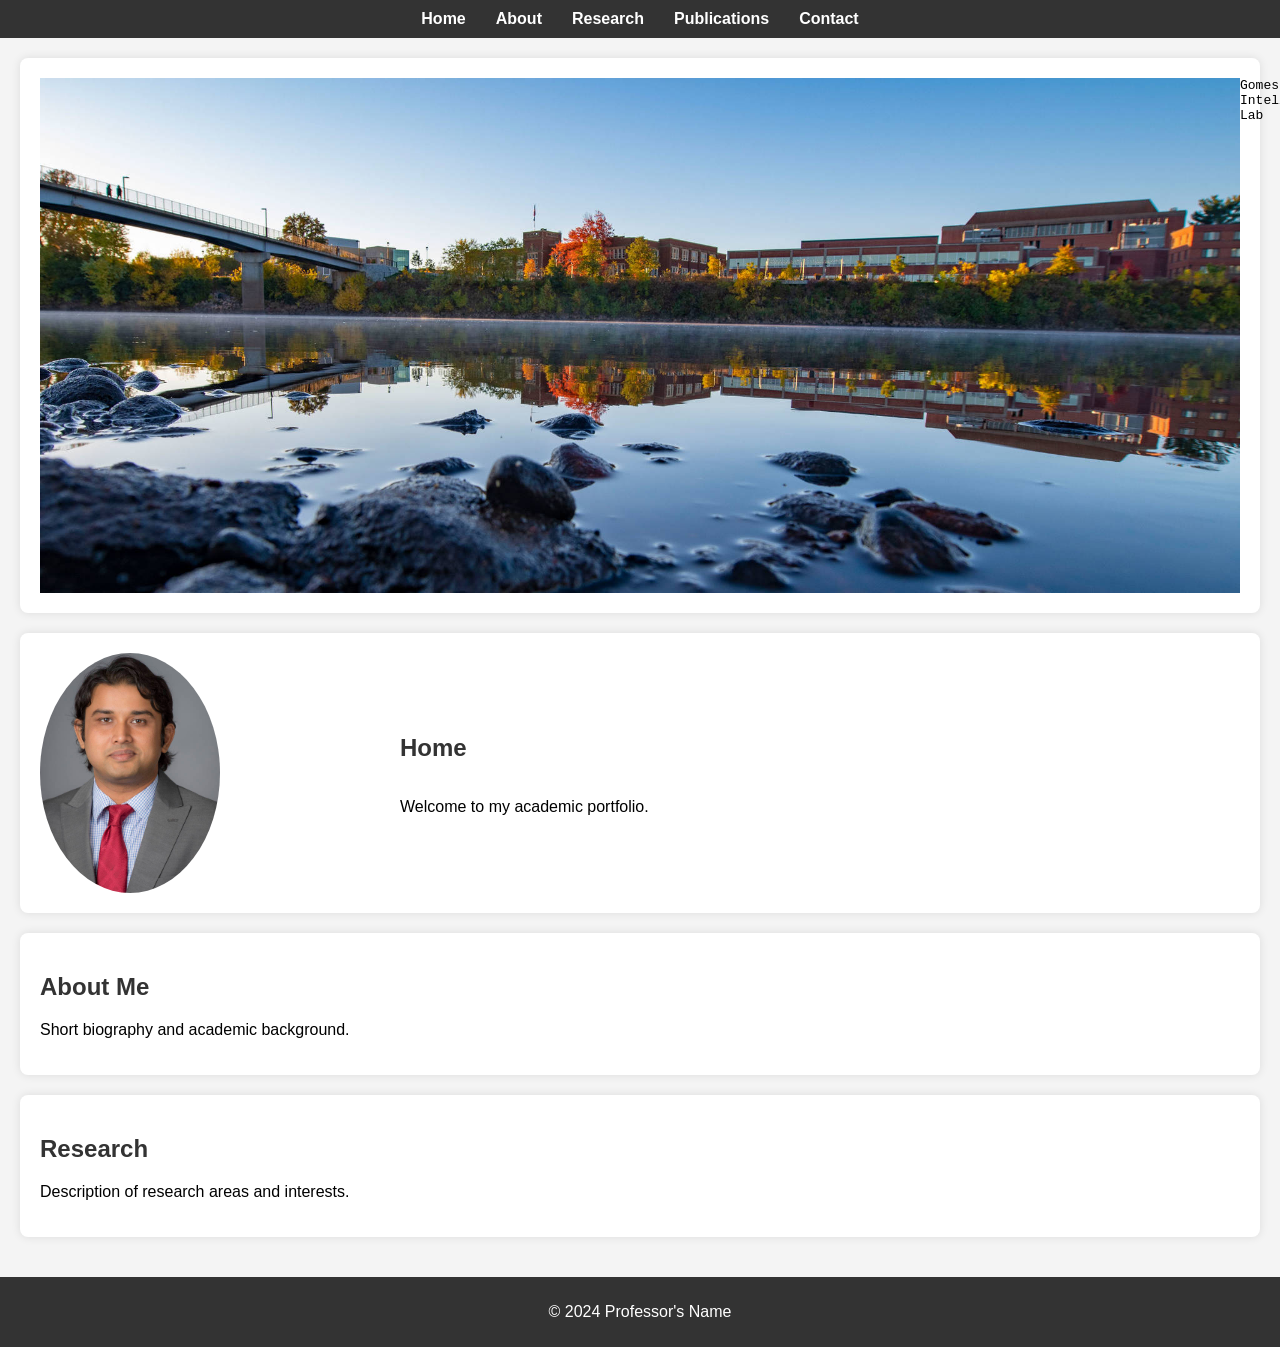
==== index.html @ 88051252 "Update index.html" ====
<!DOCTYPE html>
<html lang="en">
<head>
    <meta charset="UTF-8">
    <meta name="viewport" content="width=device-width, initial-scale=1.0">
    <title>Professor's Portfolio</title>
    <link rel="stylesheet" href="styles.css">
</head>
<body>
    <header>
        <nav>
            <ul>
                <li><a href="#box1">Home</a></li>
                <li><a href="#box2">About</a></li>
                <li><a href="#box3">Research</a></li>
                <li><a href="#publications">Publications</a></li>
                <li><a href="#contact">Contact</a></li>
            </ul>
        </nav>
    </header>

    <div class="container">
        <div id="box0" class="box">
            <img class="image" src="UWEC.jpg" alt="UWEC">
            <div class="lab-name" data-aos="fade-up" data-aos-delay="100">Gomes Neural Intelligence Lab </div>
        </div>

         <div id="box1" class="box">
            <div class="box-inner left">
                <img src="Rahul.jpg" alt="Professor Image" class="professor-image">
                
            </div>
            <div class="box-inner right">
                <h2>Home</h2>
                <p>Welcome to my academic portfolio.</p>
            </div>
        </div>

        <div id="box2" class="box">
            <h2>About Me</h2>
            <p>Short biography and academic background.</p>
        </div>

        <div id="box3" class="box">
            <h2>Research</h2>
            <p>Description of research areas and interests.</p>
        </div>
    </div>

    <footer>
        <p>&copy; 2024 Professor's Name</p>
    </footer>
</body>
</html>
---- styles.css ----
body {
    font-family: Arial, sans-serif;
    margin: 0;
    padding: 0;
    background-color: #f4f4f4;
    display: flex;
    flex-direction: column;
    min-height: 100vh;
    justify-content: center;
}

header {
    background-color: #333;
    padding: 10px 0;
}

nav ul {
    list-style-type: none;
    margin: 0;
    padding: 0;
    display: flex;
    justify-content: center;
}

nav ul li {
    margin: 0 15px;
}

nav ul li a {
    color: white;
    text-decoration: none;
    font-weight: bold;
}

nav ul li a:hover {
    text-decoration: underline;
}

.container {
    display: flex;
    flex-wrap: wrap;
    padding: 20px;
    justify-content: space-between;
    flex: 1;
}

.box {
    flex-basis: 100%;
    background-color: white;
    margin-bottom: 20px;
    padding: 20px;
    border-radius: 8px;
    box-shadow: 0 0 10px rgba(0, 0, 0, 0.1);
    box-sizing: border-box;
}

#box0 {
    display: flex;
    justify-content: space-between;
}

#box1 {
    display: flex;
    justify-content: space-between;
}

.box-inner {
    display: flex;
    flex-direction: column;
    justify-content: center;
}

.left {
    width: 30%;
}

.right {
    width: 70%;
}

.professor-image {
    width: 50%;
    height: auto;
    border-radius: 50%;
    object-fit: scale-down;
}

h2 {
    color: #333;
}

.image{
    background-color: blue;
    max-width: 100%;
}

footer {
    background-color: #333;
    color: white;
    text-align: center;
    padding: 10px 0;
    margin-top: auto;
}
/* Centered text */
.lab-name {
  /*   
  position: absolute;
  top: 50%;
  left: 50%;
  transform: translate(-50%, -50%);
    
  color: #fff;
    */
  font-family: monospace;
 

}
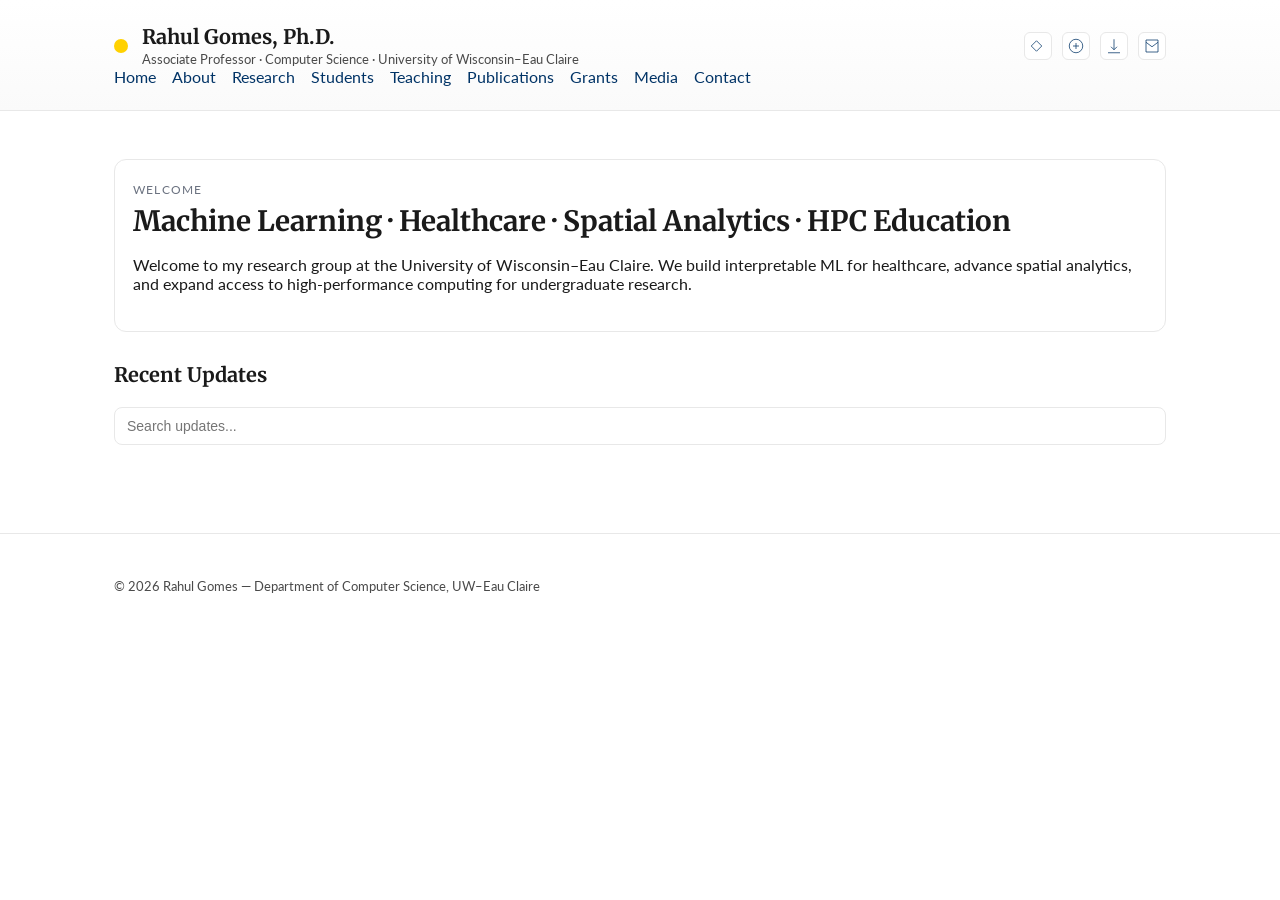
==== commit 0ac33b90: "final_website_details" ====
--- a/index.html
+++ b/index.html
@@ -1,54 +1,102 @@
-<!DOCTYPE html>
+<!doctype html>
 <html lang="en">
 <head>
-    <meta charset="UTF-8">
-    <meta name="viewport" content="width=device-width, initial-scale=1.0">
-    <title>Professor's Portfolio</title>
-    <link rel="stylesheet" href="styles.css">
+  <meta charset="utf-8" />
+  <meta name="viewport" content="width=device-width, initial-scale=1" />
+  <title>Home — Rahul Gomes</title>
+  <link rel="stylesheet" href="assets/style.css" />
+  <link rel="preconnect" href="https://fonts.googleapis.com">
+  <link rel="preconnect" href="https://fonts.gstatic.com" crossorigin>
+  <link href="https://fonts.googleapis.com/css2?family=Lato:wght@300;400;700&family=Merriweather:wght@400;700&display=swap" rel="stylesheet">
 </head>
 <body>
-    <header>
-        <nav>
-            <ul>
-                <li><a href="#box1">Home</a></li>
-                <li><a href="#box2">About</a></li>
-                <li><a href="#box3">Research</a></li>
-                <li><a href="#publications">Publications</a></li>
-                <li><a href="#contact">Contact</a></li>
-            </ul>
-        </nav>
-    </header>
+  
+<header class="header">
+  <div class="container">
+    <div class="topbar">
+      <div class="brand">
+        <div class="dot"></div>
+        <div>
+          <h1>Rahul Gomes, Ph.D.</h1>
+          <div class="sub">Associate Professor · Computer Science · University of Wisconsin–Eau Claire</div>
+        </div>
+      </div>
+      <div class="icon-links">
+        <a class="icon" href="https://scholar.google.com/citations?user=s2LUBTQAAAAJ&hl=en" target="_blank" title="Google Scholar" aria-label="Google Scholar">
+          <!-- simple GS icon -->
+          <svg viewBox="0 0 24 24" fill="none" stroke="currentColor"><path d="M3 12l7-7 7 7-7 7-7-7z"/></svg>
+        </a>
+        <a class="icon" href="https://www.webofscience.com/wos/author/record/Z-4475-2019" target="_blank" title="Web of Science" aria-label="Web of Science">
+          <svg viewBox="0 0 24 24" fill="none" stroke="currentColor"><circle cx="12" cy="12" r="9"/><path d="M8 12h8M12 8v8"/></svg>
+        </a>
+        <a class="icon" href="cv.html" title="Download CV" aria-label="CV">
+          <svg viewBox="0 0 24 24" fill="none" stroke="currentColor"><path d="M12 3v14m0 0l-4-4m4 4l4-4M4 21h16"/></svg>
+        </a>
+        <a class="icon" href="mailto:gomesr@uwec.edu" title="Email" aria-label="Email">
+          <svg viewBox="0 0 24 24" fill="none" stroke="currentColor"><path d="M4 4h16v16H4z"/><path d="M4 7l8 6 8-6"/></svg>
+        </a>
+      </div>
+    </div>
+    <nav class="site-nav" aria-label="Primary">
+      <a href="index.html">Home</a>
+      <a href="about.html">About</a>
+      <a href="research.html">Research</a>
+      <a href="students.html">Students</a>
+      <a href="teaching.html">Teaching</a>
+      <a href="publications.html">Publications</a>
+      <a href="grants.html">Grants</a>
+      <a href="media.html">Media</a>
+      <a href="contact.html">Contact</a>
+    </nav>
+  </div>
+</header>
 
+  <main>
     <div class="container">
-        <div id="box0" class="box">
-            <img class="image" src="UWEC.jpg" alt="UWEC">
-            <div class="lab-name" data-aos="fade-up" data-aos-delay="100">Gomes Neural Intelligence Lab </div>
-        </div>
+      
+<section class="hero">
+  <div class="kicker">Welcome</div>
+  <h2 style="margin:6px 0 12px 0">Machine Learning · Healthcare · Spatial Analytics · HPC Education</h2>
+  <p>Welcome to my research group at the University of Wisconsin–Eau Claire. We build interpretable ML for healthcare, advance spatial analytics, and expand access to high-performance computing for undergraduate research.</p>
+</section>
 
-         <div id="box1" class="box">
-            <div class="box-inner left">
-                <img src="Rahul.jpg" alt="Professor Image" class="professor-image">
-                
-            </div>
-            <div class="box-inner right">
-                <h2>Home</h2>
-                <p>Welcome to my academic portfolio.</p>
-            </div>
-        </div>
+<section>
+  <h3>Recent Updates</h3>
+  <div class="searchbar">
+    <input id="uSearch" type="search" placeholder="Search updates..." oninput="renderUpdates()"/>
+  </div>
+  <div id="updates" class="list"></div>
+</section>
+<script>
+let updates = []
+async function renderUpdates(){
+  if(updates.length===0){ updates = await fetchJSON('data/updates.json'); }
+  const q = qs('uSearch').value;
+  const filtered = searchFilter(updates, q, ['title','detail','date']);
+  const cont = qs('updates'); cont.innerHTML = '';
+  filtered.sort((a,b)=> b.date.localeCompare(a.date)).forEach(u=>{
+    cont.appendChild(el('div',{class:'update'},[
+      el('div',{class:'small muted'},[u.date]),
+      el('div',{html:'<strong>'+u.title+'</strong>'}),
+      el('div',{},[u.detail||''])
+    ]))
+  })
+}
+renderUpdates();
+</script>
 
-        <div id="box2" class="box">
-            <h2>About Me</h2>
-            <p>Short biography and academic background.</p>
-        </div>
+    </div>
+  </main>
+  
+<footer class="footer">
+  <div class="container">
+    © <span id="year"></span> Rahul Gomes — Department of Computer Science, UW–Eau Claire
+  </div>
+</footer>
+<script>
+  document.getElementById('year').textContent = new Date().getFullYear();
+</script>
 
-        <div id="box3" class="box">
-            <h2>Research</h2>
-            <p>Description of research areas and interests.</p>
-        </div>
-    </div>
-
-    <footer>
-        <p>&copy; 2024 Professor's Name</p>
-    </footer>
+  <script src="assets/script.js"></script>
 </body>
-</html>
+</html>
--- a/assets/style.css
+++ b/assets/style.css
@@ -0,0 +1,57 @@
+
+:root{
+  --bg:#ffffff;
+  --text:#1a1a1a;
+  --muted:#4a4a4a;
+  --link:#003366; /* UWEC blue-ish */
+  --accent:#FFD100; /* UWEC gold */
+  --border:#e8e8e8;
+  --max:1100px;
+  --serif: 'Merriweather', Georgia, 'Times New Roman', serif;
+  --sans: 'Lato', -apple-system, BlinkMacSystemFont, 'Segoe UI', Roboto, Helvetica, Arial, sans-serif;
+}
+*{box-sizing:border-box}
+html,body{margin:0;padding:0;background:var(--bg);color:var(--text);font-family:var(--sans);}
+a{color:var(--link);text-decoration:none}
+a:hover{text-decoration:underline}
+.container{max-width:var(--max);margin:0 auto;padding:24px}
+.header{
+  border-bottom:1px solid var(--border);
+  background:linear-gradient(180deg,#fff, #fafafa);
+}
+.brand{display:flex; align-items:center; gap:14px;}
+.brand .dot{width:14px;height:14px;border-radius:50%;background:var(--accent);}
+.brand h1{font-family:var(--serif);font-size:20px; margin:0;}
+.brand .sub{color:var(--muted);font-size:13px;margin-top:2px}
+nav.site-nav{display:flex;gap:16px;flex-wrap:wrap}
+.topbar{display:flex;justify-content:space-between; align-items:center; gap:16px}
+.icon-links{display:flex;gap:10px; align-items:center}
+.icon{display:inline-flex; align-items:center; justify-content:center; width:28px;height:28px; border-radius:6px; border:1px solid var(--border); background:#fff}
+.icon svg{width:18px;height:18px}
+main{padding:24px 0}
+h2,h3,h4{font-family:var(--serif);margin-top:30px}
+h2{font-size:28px} h3{font-size:20px} h4{font-size:16px}
+.section{margin-top:16px}
+.card{background:#fff;border:1px solid var(--border);border-radius:12px;padding:16px;margin-bottom:16px}
+.grid{display:grid;grid-template-columns: repeat(12, 1fr); gap:16px}
+.left{grid-column: span 4}
+.right{grid-column: span 8}
+@media (max-width: 900px){
+  .left,.right{grid-column: span 12}
+  .topbar{flex-direction:column; align-items:flex-start}
+}
+small.muted{color:var(--muted)}
+footer.footer{border-top:1px solid var(--border);padding:20px 0;margin-top:30px;color:var(--muted); font-size:13px}
+.searchbar{margin:10px 0; display:flex; gap:8px}
+input[type="search"]{width:100%; padding:10px 12px; border:1px solid var(--border); border-radius:8px; font-size:14px}
+.badge{display:inline-block; padding:3px 8px; border-radius:999px; border:1px solid var(--border); background:#fff; font-size:12px; color:#333}
+.list{display:flex; flex-direction:column; gap:10px}
+.citation{padding:10px; border:1px solid var(--border); border-radius:8px; background:#fff;}
+.citation .meta{color:var(--muted); font-size:13px}
+.table{width:100%; border-collapse:collapse}
+.table th, .table td{border-bottom:1px solid var(--border); padding:10px; text-align:left; vertical-align:top}
+.kicker{font-size:12px; letter-spacing:.1em; color:#6b7280; text-transform:uppercase}
+.hero{padding:22px 18px; border:1px solid var(--border); border-radius:12px; background:#fff}
+.update{padding:10px 12px; border:1px solid var(--border); border-radius:10px; background:#fff}
+.tagbar{display:flex; gap:8px; flex-wrap:wrap}
+blockquote{border-left:3px solid var(--accent); margin:0; padding:12px; background:#fffef5}
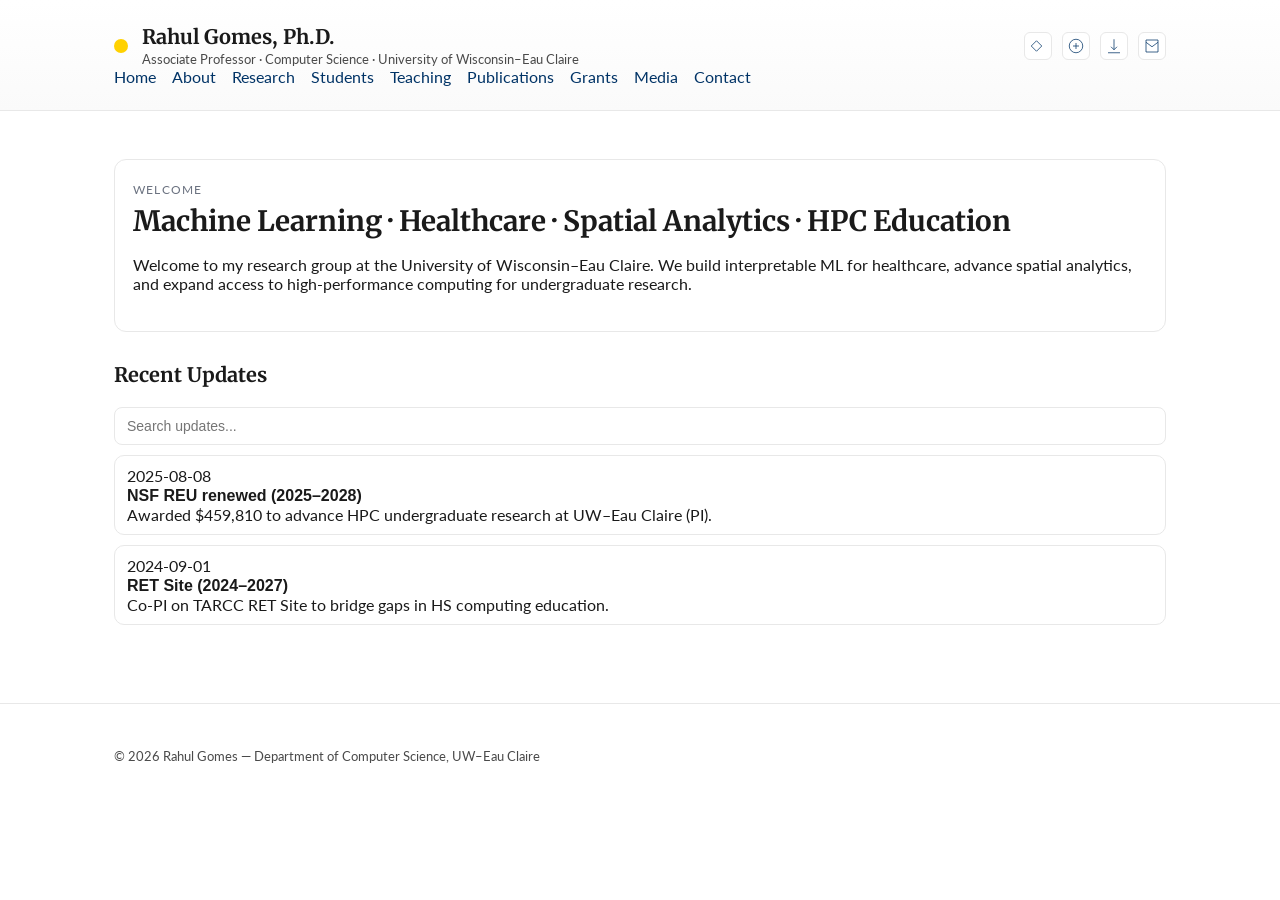
==== commit 3b3d416a: "Update index.html" ====
--- a/index.html
+++ b/index.html
@@ -15,7 +15,13 @@
   <div class="container">
     <div class="topbar">
       <div class="brand">
+        <!-- Profile photo -->
+        <img class="avatar" src="assets/profile.jpg"
+             alt="Rahul Gomes portrait"
+             onload="this.nextElementSibling && (this.nextElementSibling.style.display='none')"
+             onerror="this.style.display='none'"/>
         <div class="dot"></div>
+
         <div>
           <h1>Rahul Gomes, Ph.D.</h1>
           <div class="sub">Associate Professor · Computer Science · University of Wisconsin–Eau Claire</div>
@@ -23,7 +29,6 @@
       </div>
       <div class="icon-links">
         <a class="icon" href="https://scholar.google.com/citations?user=s2LUBTQAAAAJ&hl=en" target="_blank" title="Google Scholar" aria-label="Google Scholar">
-          <!-- simple GS icon -->
           <svg viewBox="0 0 24 24" fill="none" stroke="currentColor"><path d="M3 12l7-7 7 7-7 7-7-7z"/></svg>
         </a>
         <a class="icon" href="https://www.webofscience.com/wos/author/record/Z-4475-2019" target="_blank" title="Web of Science" aria-label="Web of Science">
@@ -51,42 +56,25 @@
   </div>
 </header>
 
-  <main>
-    <div class="container">
-      
-<section class="hero">
-  <div class="kicker">Welcome</div>
-  <h2 style="margin:6px 0 12px 0">Machine Learning · Healthcare · Spatial Analytics · HPC Education</h2>
-  <p>Welcome to my research group at the University of Wisconsin–Eau Claire. We build interpretable ML for healthcare, advance spatial analytics, and expand access to high-performance computing for undergraduate research.</p>
-</section>
+<main>
+  <div class="container">
+    <section class="hero">
+      <div class="kicker">Welcome</div>
+      <h2 style="margin:6px 0 12px 0">Machine Learning · Healthcare · Spatial Analytics · HPC Education</h2>
+      <p>Welcome to my research group at the University of Wisconsin–Eau Claire. We build interpretable ML for healthcare, advance spatial analytics, and expand access to high-performance computing for undergraduate research.</p>
+    </section>
 
-<section>
-  <h3>Recent Updates</h3>
-  <div class="searchbar">
-    <input id="uSearch" type="search" placeholder="Search updates..." oninput="renderUpdates()"/>
+    <section>
+      <h3>Recent Updates</h3>
+      <div class="searchbar">
+        <input id="uSearch" type="search" placeholder="Search updates..."/>
+      </div>
+      <div id="updates" class="list">
+        <p style="color:#666;font-style:italic;">Loading…</p>
+      </div>
+    </section>
   </div>
-  <div id="updates" class="list"></div>
-</section>
-<script>
-let updates = []
-async function renderUpdates(){
-  if(updates.length===0){ updates = await fetchJSON('data/updates.json'); }
-  const q = qs('uSearch').value;
-  const filtered = searchFilter(updates, q, ['title','detail','date']);
-  const cont = qs('updates'); cont.innerHTML = '';
-  filtered.sort((a,b)=> b.date.localeCompare(a.date)).forEach(u=>{
-    cont.appendChild(el('div',{class:'update'},[
-      el('div',{class:'small muted'},[u.date]),
-      el('div',{html:'<strong>'+u.title+'</strong>'}),
-      el('div',{},[u.detail||''])
-    ]))
-  })
-}
-renderUpdates();
-</script>
-
-    </div>
-  </main>
+</main>
   
 <footer class="footer">
   <div class="container">
@@ -96,7 +84,6 @@
 <script>
   document.getElementById('year').textContent = new Date().getFullYear();
 </script>
-
-  <script src="assets/script.js"></script>
+<script src="assets/script.js"></script>
 </body>
-</html>+</html>
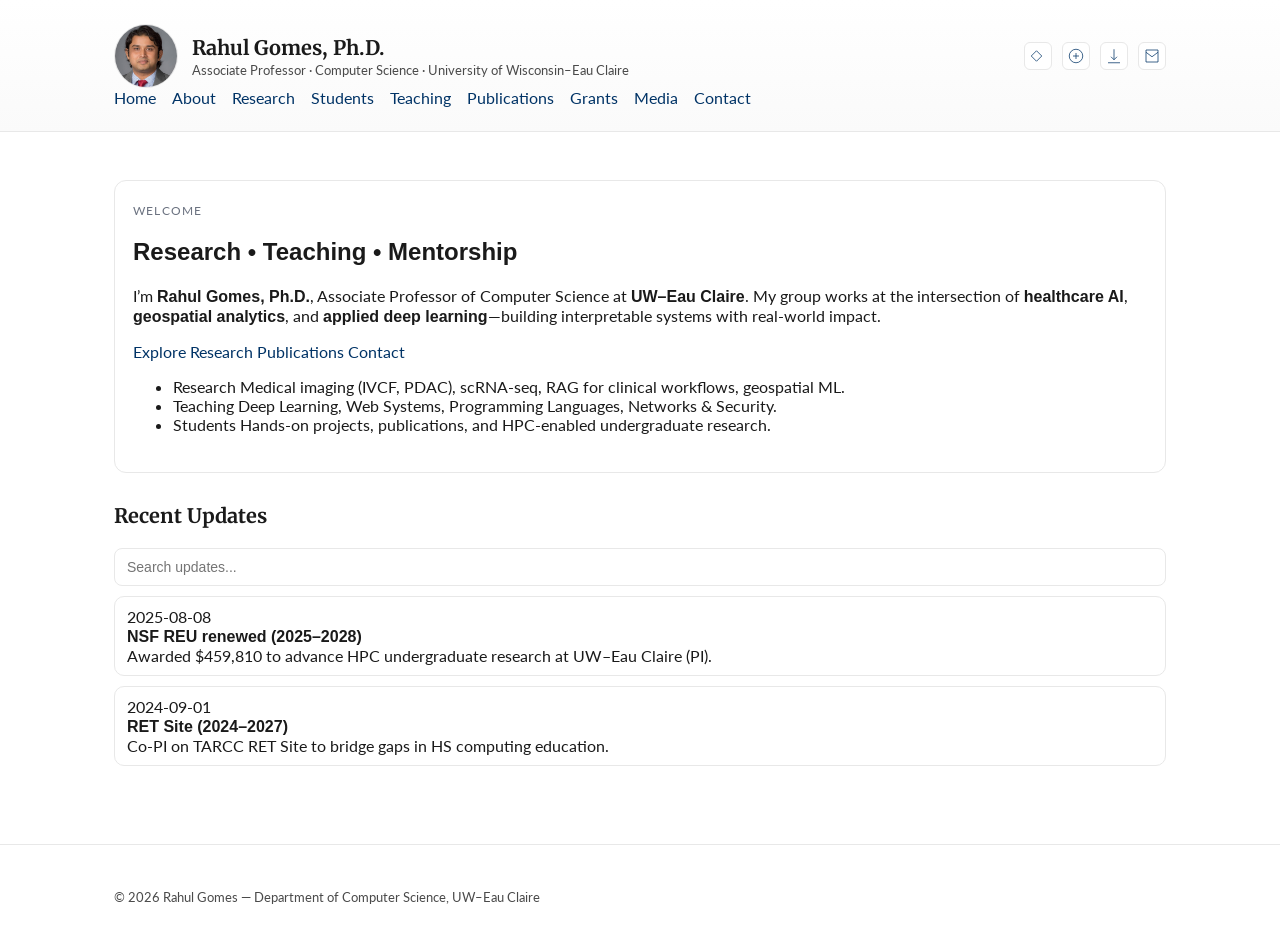
==== commit b27fc49e: "Update index.html" ====
--- a/index.html
+++ b/index.html
@@ -58,11 +58,47 @@
 
 <main>
   <div class="container">
-    <section class="hero">
+<section class="hero hero-landing" aria-labelledby="welcome-title">
+  <div class="hero-content">
+    <div>
       <div class="kicker">Welcome</div>
-      <h2 style="margin:6px 0 12px 0">Machine Learning · Healthcare · Spatial Analytics · HPC Education</h2>
-      <p>Welcome to my research group at the University of Wisconsin–Eau Claire. We build interpretable ML for healthcare, advance spatial analytics, and expand access to high-performance computing for undergraduate research.</p>
-    </section>
+      <h1 id="welcome-title">Research • Teaching • Mentorship</h1>
+      <p class="lead">
+        I’m <strong>Rahul Gomes, Ph.D.</strong>, Associate Professor of Computer Science at
+        <strong>UW–Eau Claire</strong>. My group works at the intersection of
+        <strong>healthcare AI</strong>, <strong>geospatial analytics</strong>, and
+        <strong>applied deep learning</strong>—building interpretable systems with real-world impact.
+      </p>
+
+      <div class="hero-cta">
+        <a class="btn" href="research.html" aria-label="Explore research projects">Explore Research</a>
+        <a class="btn ghost" href="publications.html" aria-label="View publications">Publications</a>
+        <a class="btn ghost" href="contact.html" aria-label="Contact Rahul Gomes">Contact</a>
+      </div>
+
+      <ul class="quick-links" aria-label="Highlights">
+        <li>
+          <span class="pill">Research</span>
+          Medical imaging (IVCF, PDAC), scRNA-seq, RAG for clinical workflows, geospatial ML.
+        </li>
+        <li>
+          <span class="pill">Teaching</span>
+          Deep Learning, Web Systems, Programming Languages, Networks & Security.
+        </li>
+        <li>
+          <span class="pill">Students</span>
+          Hands-on projects, publications, and HPC-enabled undergraduate research.
+        </li>
+      </ul>
+    </div>
+
+    <figure class="hero-visual">
+      <!-- Optional right-side image -->
+      <img src="assets/hero.jpg" alt="Abstract visualization representing AI and data" onerror="this.style.display='none'"/>
+    </figure>
+  </div>
+</section>
+
 
     <section>
       <h3>Recent Updates</h3>
--- a/assets/style.css
+++ b/assets/style.css
@@ -55,3 +55,47 @@
 .update{padding:10px 12px; border:1px solid var(--border); border-radius:10px; background:#fff}
 .tagbar{display:flex; gap:8px; flex-wrap:wrap}
 blockquote{border-left:3px solid var(--accent); margin:0; padding:12px; background:#fffef5}
+
+.brand .avatar {
+  width:64px;
+  height:64px;
+  border-radius:50%;
+  object-fit:cover;
+  border:1px solid var(--border);
+  background:#f2f2f2;
+}
+@media (max-width: 900px){
+  .brand .avatar {
+    width:52px;
+    height:52px;
+  }
+}
+
+
+.projects-grid{
+  display:grid;
+  grid-template-columns:repeat(2, minmax(0,1fr));
+  gap:18px;
+}
+@media (max-width:900px){
+  .projects-grid{ grid-template-columns:1fr; }
+}
+.project-card{
+  display:flex; flex-direction:column; gap:10px;
+}
+.project-card .thumb{
+  width:100%; aspect-ratio: 16/9; overflow:hidden; border-radius:12px; border:1px solid var(--border);
+  background:#f6f6f8;
+}
+.project-card .thumb img{
+  width:100%; height:100%; object-fit:cover; display:block;
+}
+.project-meta{
+  display:flex; flex-wrap:wrap; gap:8px; margin-top:6px;
+}
+.badge{
+  display:inline-block; padding:2px 8px; border-radius:999px; font-size:12px; border:1px solid var(--border); background:#fafafa;
+}
+.project-card h3{ margin:6px 0 4px; }
+.project-card .section-title{ font-weight:700; margin-top:6px; }
+
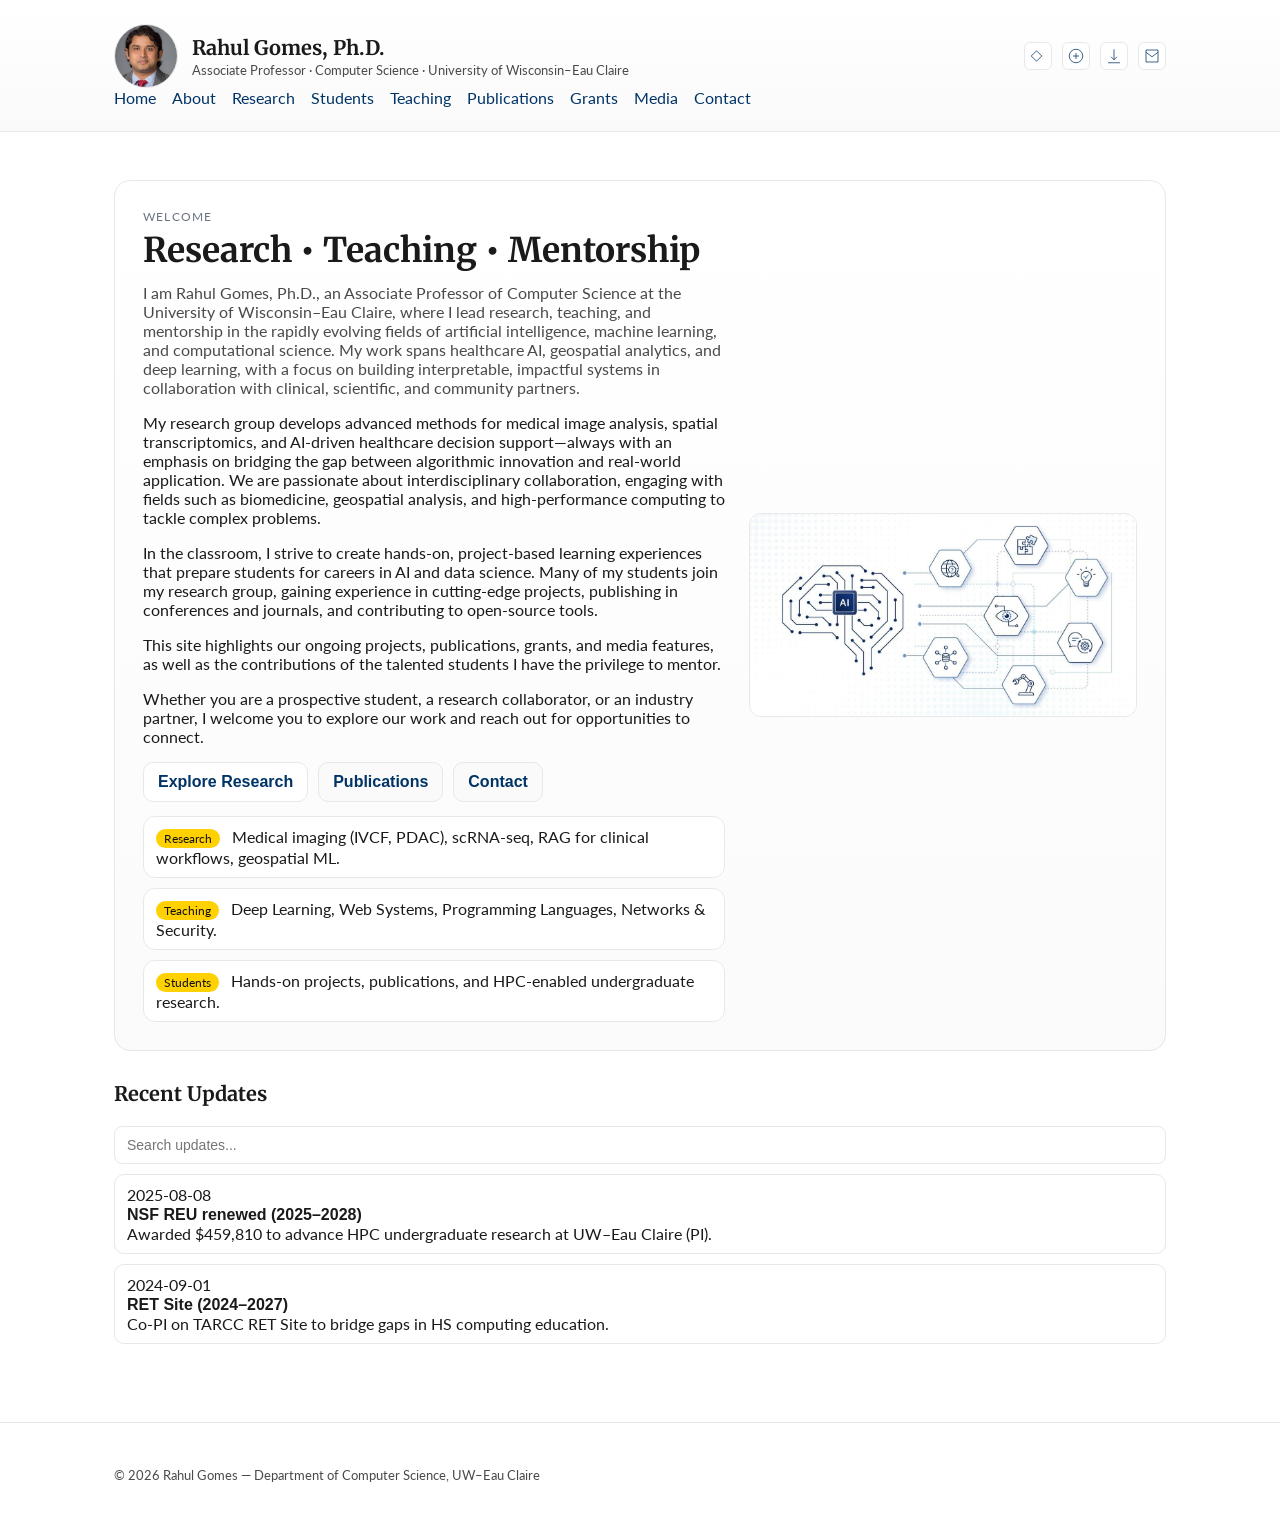
==== commit 79dc20cd: "Update index.html" ====
--- a/index.html
+++ b/index.html
@@ -64,10 +64,33 @@
       <div class="kicker">Welcome</div>
       <h1 id="welcome-title">Research • Teaching • Mentorship</h1>
       <p class="lead">
-        I’m <strong>Rahul Gomes, Ph.D.</strong>, Associate Professor of Computer Science at
-        <strong>UW–Eau Claire</strong>. My group works at the intersection of
-        <strong>healthcare AI</strong>, <strong>geospatial analytics</strong>, and
-        <strong>applied deep learning</strong>—building interpretable systems with real-world impact.
+        I am Rahul Gomes, Ph.D., an Associate Professor of Computer Science at the University of Wisconsin–Eau Claire, 
+        where I lead research, teaching, and mentorship in the rapidly evolving fields of artificial intelligence, 
+        machine learning, and computational science. My work spans healthcare AI, geospatial analytics, and deep learning, 
+        with a focus on building interpretable, impactful systems in collaboration with clinical, scientific, and community partners.
+      </p>
+
+      <p>
+        My research group develops advanced methods for medical image analysis, spatial transcriptomics, 
+        and AI-driven healthcare decision support—always with an emphasis on bridging the gap between algorithmic innovation 
+        and real-world application. We are passionate about interdisciplinary collaboration, engaging with fields such as biomedicine, 
+        geospatial analysis, and high-performance computing to tackle complex problems.
+      </p>
+
+      <p>
+        In the classroom, I strive to create hands-on, project-based learning experiences that prepare students for careers 
+        in AI and data science. Many of my students join my research group, gaining experience in cutting-edge projects, 
+        publishing in conferences and journals, and contributing to open-source tools.
+      </p>
+
+      <p>
+        This site highlights our ongoing projects, publications, grants, and media features, as well as the contributions 
+        of the talented students I have the privilege to mentor.
+      </p>
+
+      <p>
+        Whether you are a prospective student, a research collaborator, or an industry partner, 
+        I welcome you to explore our work and reach out for opportunities to connect.
       </p>
 
       <div class="hero-cta">
--- a/assets/style.css
+++ b/assets/style.css
@@ -99,3 +99,60 @@
 .project-card h3{ margin:6px 0 4px; }
 .project-card .section-title{ font-weight:700; margin-top:6px; }
 
+
+/* --- Landing hero --- */
+.hero-landing{
+  position:relative;
+  border:1px solid var(--border);
+  border-radius:16px;
+  padding:28px;
+  background:
+    linear-gradient(180deg, rgba(255,255,255,.9), rgba(250,250,250,.9)),
+    url('assets/hero-bg.jpg');
+  background-size:cover;
+  background-position:center;
+}
+.hero-content{
+  display:grid;
+  grid-template-columns: 1.2fr .8fr;
+  gap:24px;
+  align-items:center;
+}
+.hero-landing h1{
+  font-family:var(--serif);
+  font-size:34px;
+  line-height:1.2;
+  margin:6px 0 12px;
+}
+.hero-landing .lead{
+  font-size:16px;
+  color:var(--muted);
+  margin:0 0 14px;
+}
+.hero-cta{ display:flex; gap:10px; flex-wrap:wrap; margin:10px 0 4px; }
+.btn{
+  display:inline-block; padding:10px 14px; border-radius:10px;
+  border:1px solid var(--border); background:#fff; font-weight:600;
+  text-decoration:none; transition:transform .06s ease;
+}
+.btn:hover{ transform:translateY(-1px); text-decoration:none; }
+.btn.ghost{ background:#fafafa; }
+.quick-links{ list-style:none; padding:0; margin:14px 0 0; display:grid; gap:10px; }
+.quick-links li{ background:#fff; border:1px solid var(--border); border-radius:12px; padding:10px 12px; }
+.pill{
+  display:inline-block; margin-right:8px; padding:2px 8px; border-radius:999px;
+  font-size:12px; background:var(--accent); color:#111;
+}
+.hero-visual{
+  margin:0; border-radius:12px; overflow:hidden; border:1px solid var(--border);
+  background:#fff;
+}
+.hero-visual img{ display:block; width:100%; height:auto; }
+
+@media (max-width: 900px){
+  .hero-content{ grid-template-columns:1fr; }
+  .hero-landing{ padding:20px; }
+  .hero-landing h1{ font-size:28px; }
+}
+
+
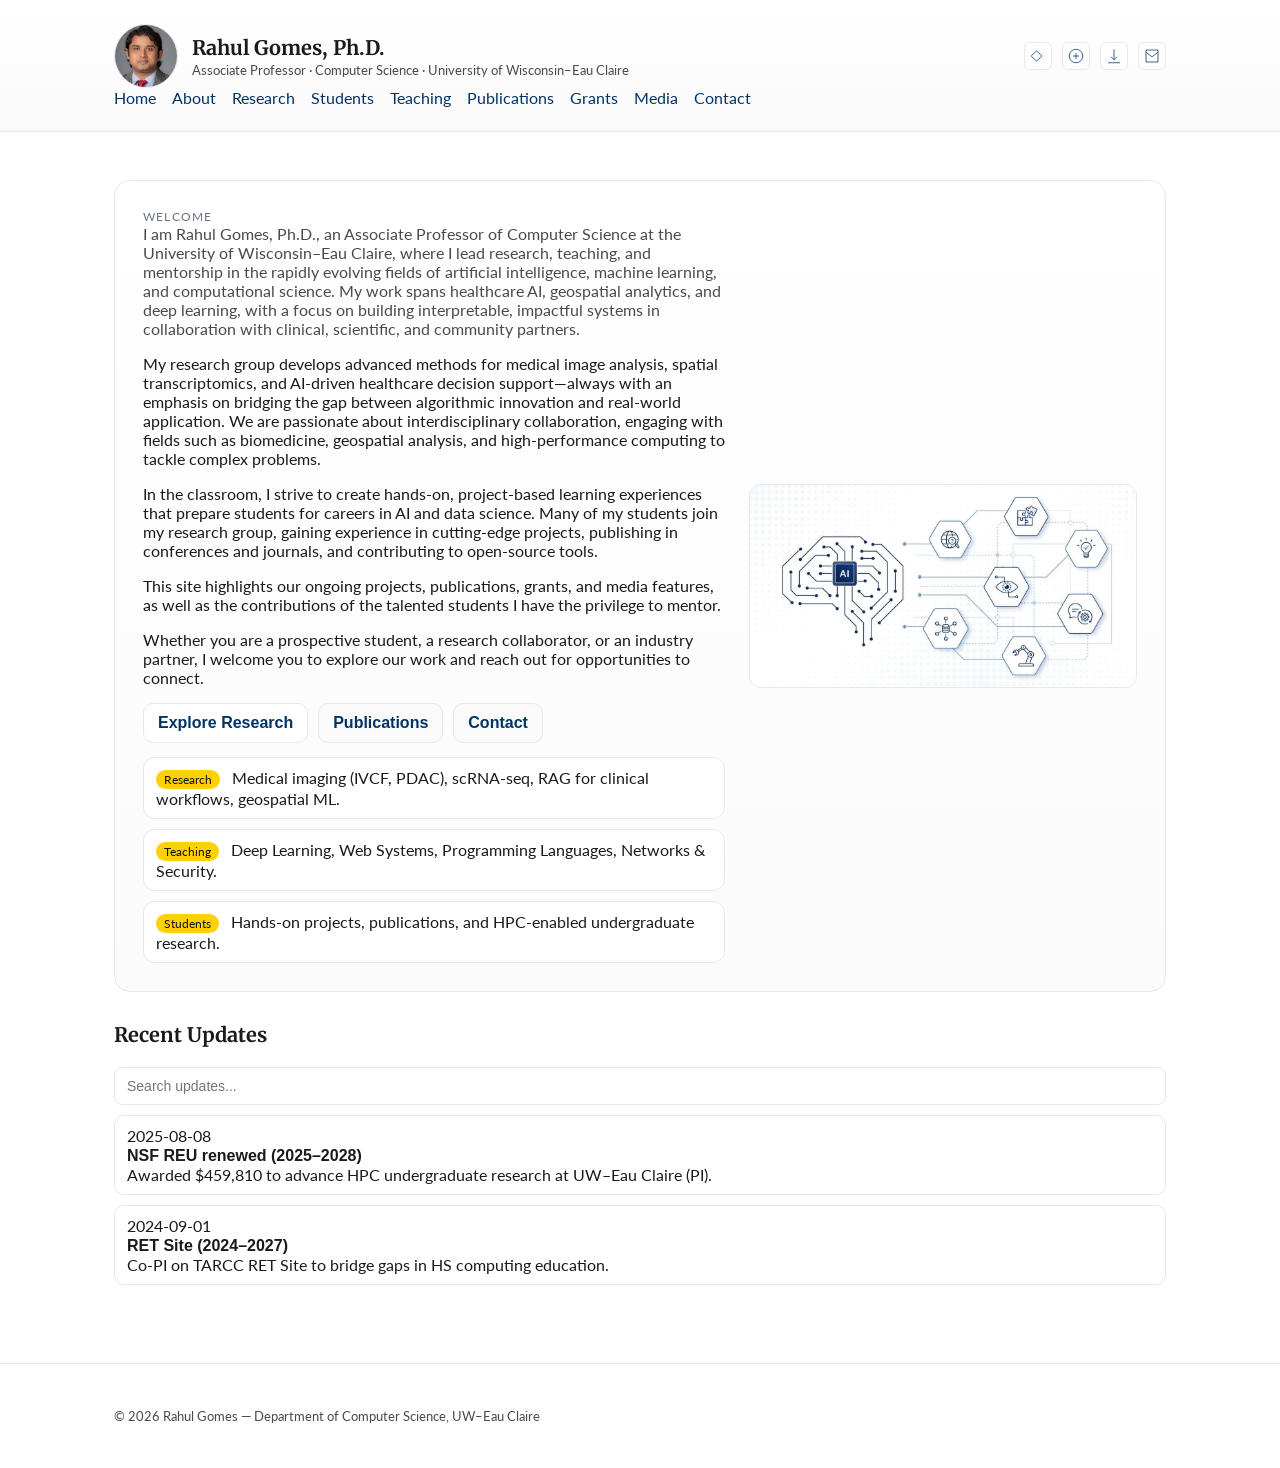
==== commit 973836ad: "Update index.html" ====
--- a/index.html
+++ b/index.html
@@ -62,7 +62,6 @@
   <div class="hero-content">
     <div>
       <div class="kicker">Welcome</div>
-      <h1 id="welcome-title">Research • Teaching • Mentorship</h1>
       <p class="lead">
         I am Rahul Gomes, Ph.D., an Associate Professor of Computer Science at the University of Wisconsin–Eau Claire, 
         where I lead research, teaching, and mentorship in the rapidly evolving fields of artificial intelligence, 
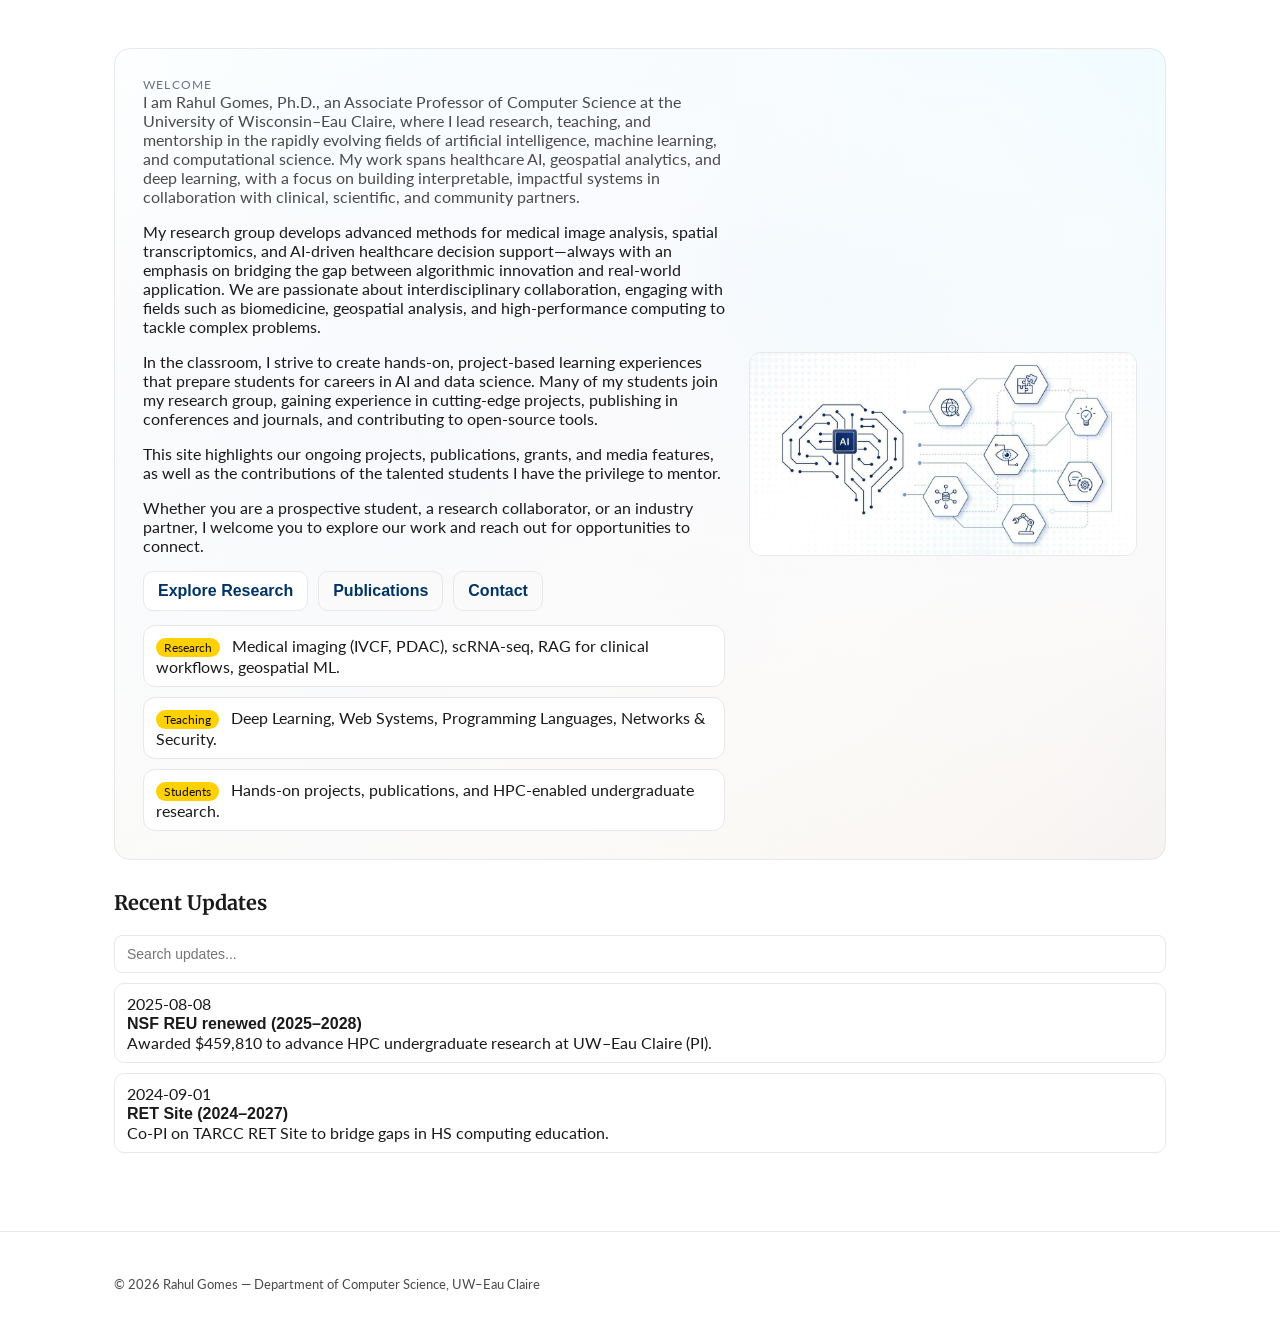
==== commit bd4f1c5d: "Update index.html" ====
--- a/index.html
+++ b/index.html
@@ -11,50 +11,8 @@
 </head>
 <body>
   
-<header class="header">
-  <div class="container">
-    <div class="topbar">
-      <div class="brand">
-        <!-- Profile photo -->
-        <img class="avatar" src="assets/profile.jpg"
-             alt="Rahul Gomes portrait"
-             onload="this.nextElementSibling && (this.nextElementSibling.style.display='none')"
-             onerror="this.style.display='none'"/>
-        <div class="dot"></div>
+<div id="site-header"></div>
 
-        <div>
-          <h1>Rahul Gomes, Ph.D.</h1>
-          <div class="sub">Associate Professor · Computer Science · University of Wisconsin–Eau Claire</div>
-        </div>
-      </div>
-      <div class="icon-links">
-        <a class="icon" href="https://scholar.google.com/citations?user=s2LUBTQAAAAJ&hl=en" target="_blank" title="Google Scholar" aria-label="Google Scholar">
-          <svg viewBox="0 0 24 24" fill="none" stroke="currentColor"><path d="M3 12l7-7 7 7-7 7-7-7z"/></svg>
-        </a>
-        <a class="icon" href="https://www.webofscience.com/wos/author/record/Z-4475-2019" target="_blank" title="Web of Science" aria-label="Web of Science">
-          <svg viewBox="0 0 24 24" fill="none" stroke="currentColor"><circle cx="12" cy="12" r="9"/><path d="M8 12h8M12 8v8"/></svg>
-        </a>
-        <a class="icon" href="cv.html" title="Download CV" aria-label="CV">
-          <svg viewBox="0 0 24 24" fill="none" stroke="currentColor"><path d="M12 3v14m0 0l-4-4m4 4l4-4M4 21h16"/></svg>
-        </a>
-        <a class="icon" href="mailto:gomesr@uwec.edu" title="Email" aria-label="Email">
-          <svg viewBox="0 0 24 24" fill="none" stroke="currentColor"><path d="M4 4h16v16H4z"/><path d="M4 7l8 6 8-6"/></svg>
-        </a>
-      </div>
-    </div>
-    <nav class="site-nav" aria-label="Primary">
-      <a href="index.html">Home</a>
-      <a href="about.html">About</a>
-      <a href="research.html">Research</a>
-      <a href="students.html">Students</a>
-      <a href="teaching.html">Teaching</a>
-      <a href="publications.html">Publications</a>
-      <a href="grants.html">Grants</a>
-      <a href="media.html">Media</a>
-      <a href="contact.html">Contact</a>
-    </nav>
-  </div>
-</header>
 
 <main>
   <div class="container">
--- a/assets/style.css
+++ b/assets/style.css
@@ -21,9 +21,25 @@
 }
 .brand{display:flex; align-items:center; gap:14px;}
 .brand .dot{width:14px;height:14px;border-radius:50%;background:var(--accent);}
-.brand h1{font-family:var(--serif);font-size:20px; margin:0;}
-.brand .sub{color:var(--muted);font-size:13px;margin-top:2px}
+
+.brand h1 {
+  font-family: var(--serif);
+  font-size: 2.2rem; /* Larger name */
+  line-height: 1.2;
+  margin: 0;
+}
+.brand .sub {
+  color: var(--muted);
+  font-size: 1.2rem; /* Larger subtitle */
+  margin-top: 4px;
+}
+
 nav.site-nav{display:flex;gap:16px;flex-wrap:wrap}
+nav.site-nav a {
+  font-size: 1.0rem; /* Larger text */
+  padding: 0.7rem 1.2rem; /* More clickable area */
+}
+
 .topbar{display:flex;justify-content:space-between; align-items:center; gap:16px}
 .icon-links{display:flex;gap:10px; align-items:center}
 .icon{display:inline-flex; align-items:center; justify-content:center; width:28px;height:28px; border-radius:6px; border:1px solid var(--border); background:#fff}
@@ -57,19 +73,20 @@
 blockquote{border-left:3px solid var(--accent); margin:0; padding:12px; background:#fffef5}
 
 .brand .avatar {
-  width:64px;
-  height:64px;
-  border-radius:50%;
-  object-fit:cover;
-  border:1px solid var(--border);
-  background:#f2f2f2;
-}
-@media (max-width: 900px){
+  width: 100px; /* Bigger profile image */
+  height: 100px;
+  border-radius: 50%;
+  object-fit: cover;
+  border: 1px solid var(--border);
+  background: #f2f2f2;
+}
+@media (max-width: 900px) {
   .brand .avatar {
-    width:52px;
-    height:52px;
+    width: 80px;
+    height: 80px;
   }
 }
+
 
 
 .projects-grid{
@@ -108,7 +125,7 @@
   padding:28px;
   background:
     linear-gradient(180deg, rgba(255,255,255,.9), rgba(250,250,250,.9)),
-    url('assets/hero-bg.jpg');
+    url('hero-bg.jpg');
   background-size:cover;
   background-position:center;
 }
@@ -155,4 +172,98 @@
   .hero-landing h1{ font-size:28px; }
 }
 
-
+.media-grid{
+  display:grid;
+  grid-template-columns: repeat(2, minmax(0,1fr));
+  gap:16px;
+}
+@media (max-width: 900px){
+  .media-grid{ grid-template-columns: 1fr; }
+}
+.media-item{
+  display:grid;
+  grid-template-columns: 160px 1fr;
+  gap:14px;
+  align-items:start;
+}
+@media (max-width: 700px){
+  .media-item{ grid-template-columns: 1fr; }
+}
+.media-item .thumb{
+  width:100%;
+  aspect-ratio: 16/9;
+  border-radius:12px;
+  border:1px solid var(--border);
+  overflow:hidden;
+  background:#f6f7fb;
+}
+.media-item .thumb img{
+  width:100%; height:100%; object-fit:cover; display:block;
+}
+.thumb-placeholder{
+  background: repeating-linear-gradient(
+    45deg, #f4f4f8, #f4f4f8 10px, #ececf3 10px, #ececf3 20px
+  );
+}
+.media-item .media-body h3{
+  margin:0 0 6px;
+  font-size:18px;
+}
+.media-item .media-body .small.muted{
+  margin-bottom:8px;
+}
+
+/* Media layout: when no thumbnail, use single-column */
+.media-item.no-thumb {
+  grid-template-columns: 1fr;
+}
+
+
+/* Teaching cards grid: max 4 per row, responsive down to 1 */
+.courses-grid{
+  display:grid;
+  grid-template-columns: repeat(4, minmax(0, 1fr));
+  gap:16px;
+}
+@media (max-width: 1200px){
+  .courses-grid{ grid-template-columns: repeat(3, minmax(0, 1fr)); }
+}
+@media (max-width: 900px){
+  .courses-grid{ grid-template-columns: repeat(2, minmax(0, 1fr)); }
+}
+@media (max-width: 560px){
+  .courses-grid{ grid-template-columns: 1fr; }
+}
+
+/* Course card layout */
+.course-card{
+  display:flex; flex-direction:column; gap:10px;
+  overflow:hidden; /* keep inner content clipped */
+}
+.course-card .thumb{
+  width:100%;
+  aspect-ratio: 16 / 9;
+  border-radius:12px;
+  border:1px solid var(--border);
+  overflow:hidden;
+  background:#f6f6f8;
+}
+.course-card .thumb img{
+  display:block; width:100%; height:100%; object-fit:cover;
+}
+
+/* Text safety: prevent long strings from blowing out layout */
+.course-card h4, .course-card p, .course-card .small, .course-card .project-meta{
+  overflow-wrap:anywhere; /* avoids horizontal scroll from long tokens */
+}
+
+.project-meta{
+  display:flex; flex-wrap:wrap; gap:8px; margin-top:4px;
+}
+.badge{
+  display:inline-block; padding:2px 8px; border-radius:999px;
+  font-size:12px; border:1px solid var(--border); background:#fafafa;
+  white-space:nowrap; /* nicer badges */
+}
+
+
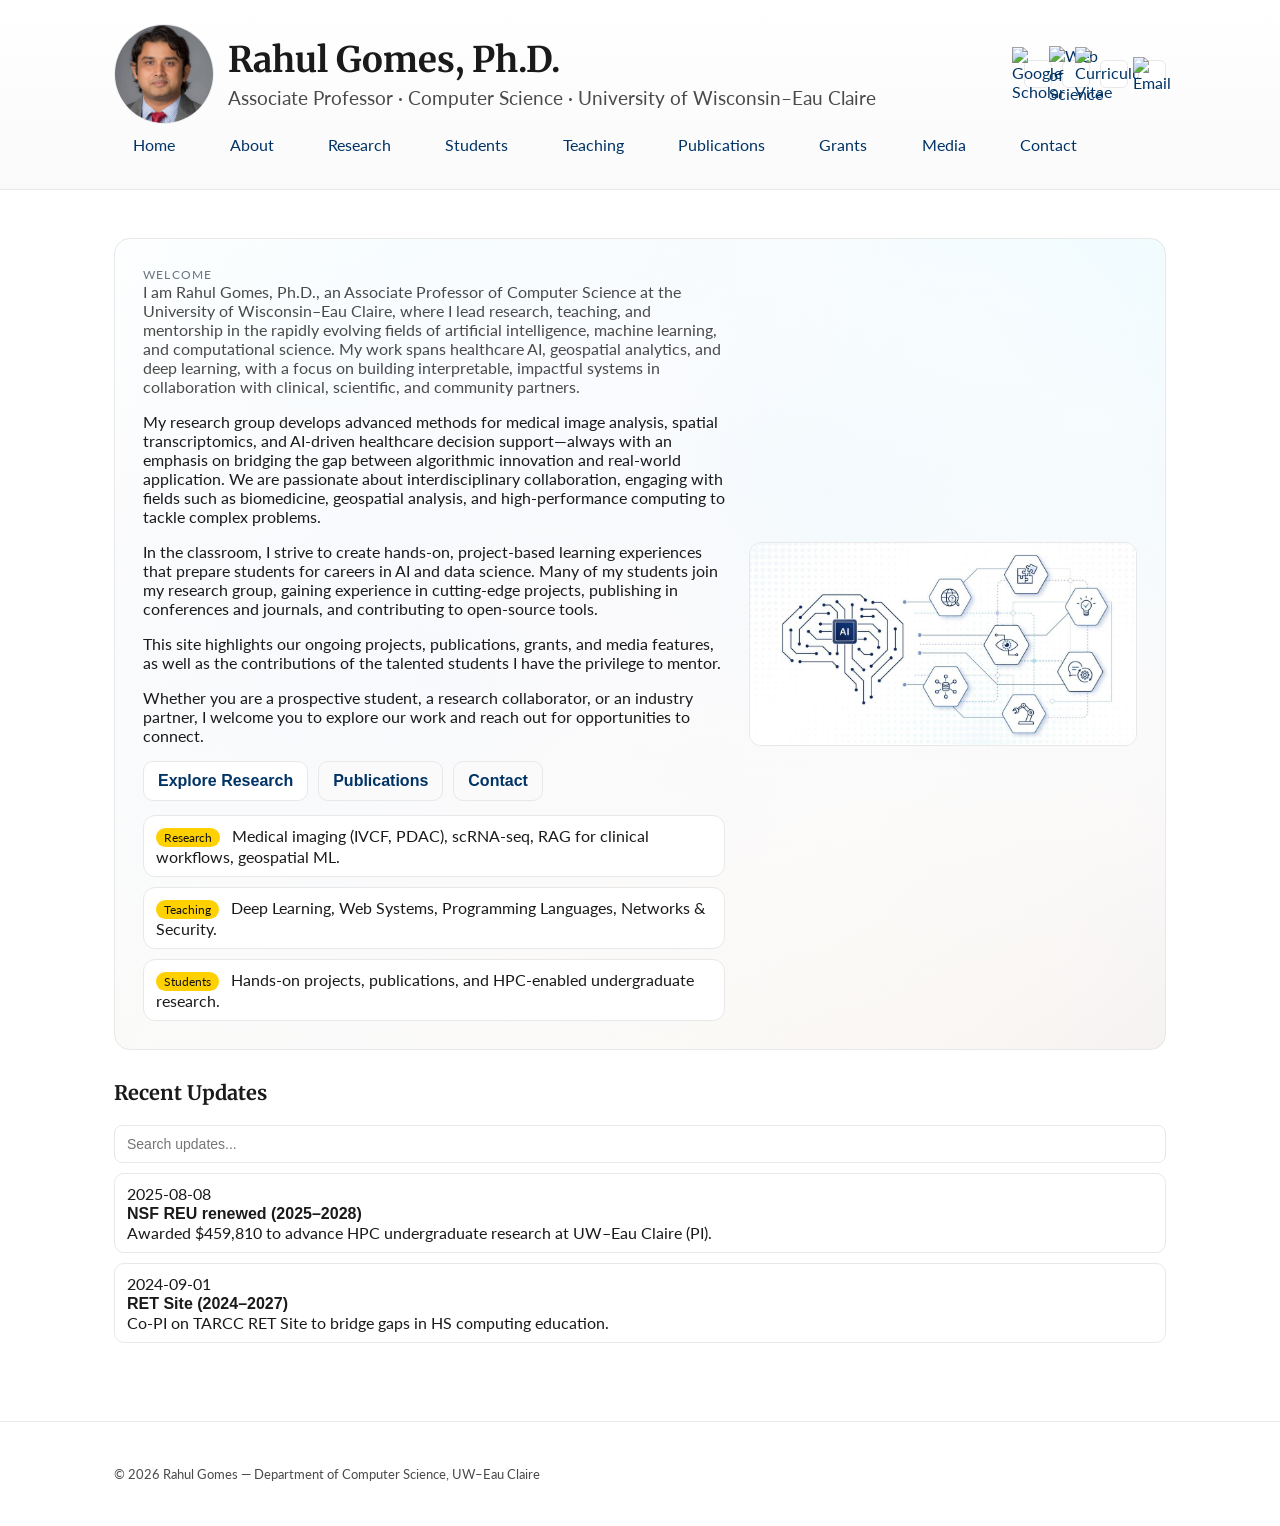
==== commit cc3a3efd: "Update index.html" ====
--- a/index.html
+++ b/index.html
@@ -100,6 +100,7 @@
 <script>
   document.getElementById('year').textContent = new Date().getFullYear();
 </script>
-<script src="assets/script.js"></script>
+<script src="assets/include-header.js" defer></script>
+<script src="assets/script.js" defer></script>
 </body>
 </html>
